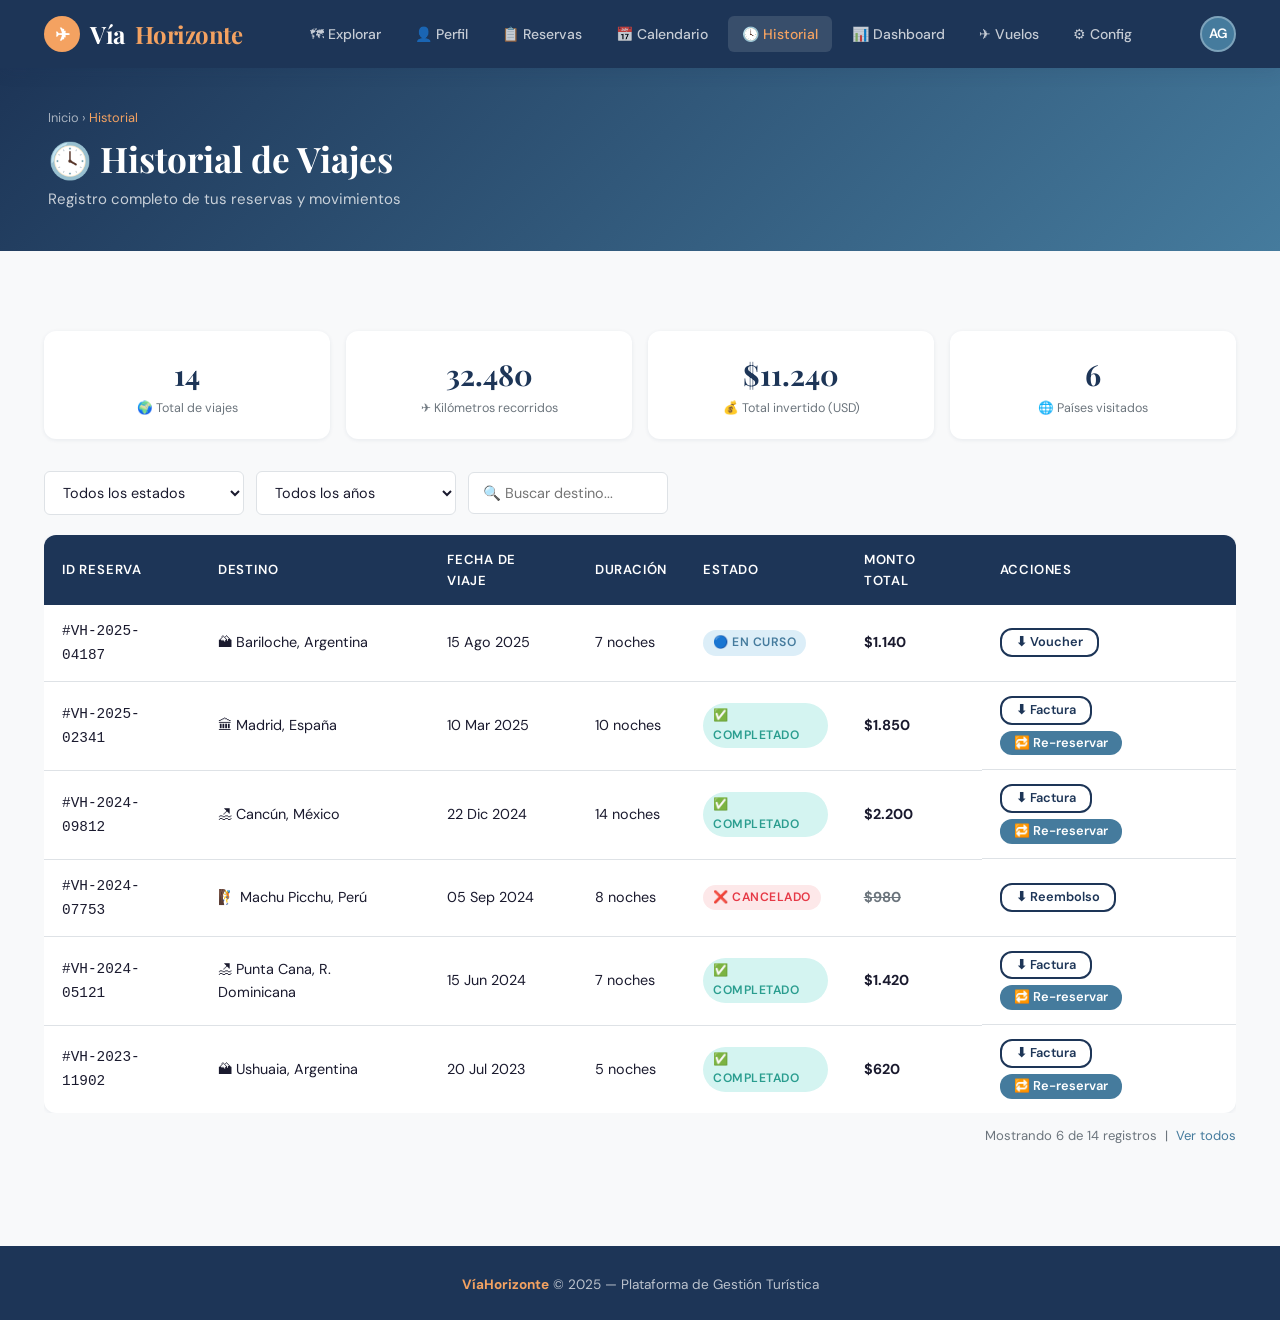
==== historial.html @ bb5e28d3 "Agregamos el historial" ====
<!DOCTYPE html>
<html lang="es">
<head>
  <meta charset="UTF-8">
  <meta name="viewport" content="width=device-width, initial-scale=1.0">
  <title>VíaHorizonte — Historial</title>
  <link rel="stylesheet" href="styles.css">
</head>
<body id="page-history">

  <nav class="main-nav">
    <div class="nav-inner">
      <a href="index.html" class="nav-logo">
        <div class="nav-logo-icon">✈</div>
        Vía<span>Horizonte</span>
      </a>
      <div class="nav-links">
        <a href="index.html">🗺 Explorar</a>
        <a href="perfil.html">👤 Perfil</a>
        <a href="reservas.html">📋 Reservas</a>
        <a href="calendario.html">📅 Calendario</a>
        <a href="historial.html" class="active">🕓 Historial</a>
        <a href="dashboard.html">📊 Dashboard</a>
        <a href="stock.html">✈ Vuelos</a>
        <a href="configuracion.html">⚙ Config</a>
      </div>
      <div class="nav-user"><div class="nav-avatar">AG</div></div>
    </div>
  </nav>

  <div class="page-header">
    <div class="container">
      <div class="breadcrumb">Inicio &rsaquo; <span>Historial</span></div>
      <h1>🕓 Historial de Viajes</h1>
      <p>Registro completo de tus reservas y movimientos</p>
    </div>
  </div>

  <div class="page-inner">

    <!-- Stats -->
    <div class="stats-strip">
      <div class="stat-box">
        <div class="val">14</div>
        <div class="lbl">🌍 Total de viajes</div>
      </div>
      <div class="stat-box">
        <div class="val">32.480</div>
        <div class="lbl">✈ Kilómetros recorridos</div>
      </div>
      <div class="stat-box">
        <div class="val">$11.240</div>
        <div class="lbl">💰 Total invertido (USD)</div>
      </div>
      <div class="stat-box">
        <div class="val">6</div>
        <div class="lbl">🌐 Países visitados</div>
      </div>
    </div>

    <!-- Filtros -->
    <div class="filter-row">
      <select class="form-control" onchange="filterTable()">
        <option value="all">Todos los estados</option>
        <option value="Completado">Completado</option>
        <option value="En Curso">En Curso</option>
        <option value="Cancelado">Cancelado</option>
      </select>
      <select class="form-control" onchange="filterTable()">
        <option value="all">Todos los años</option>
        <option value="2025">2025</option>
        <option value="2024">2024</option>
        <option value="2023">2023</option>
      </select>
      <input type="text" class="form-control" placeholder="🔍 Buscar destino..." oninput="filterTable()" id="searchInput">
    </div>

    <!-- Tabla -->
    <div style="overflow-x:auto;">
      <table class="custom-table" id="histTable">
        <thead>
          <tr>
            <th>ID Reserva</th>
            <th>Destino</th>
            <th>Fecha de Viaje</th>
            <th>Duración</th>
            <th>Estado</th>
            <th>Monto Total</th>
            <th>Acciones</th>
          </tr>
        </thead>
        <tbody id="histBody">
          <tr data-estado="En Curso" data-year="2025" data-dest="Bariloche">
            <td><code>#VH-2025-04187</code></td>
            <td>🏔 Bariloche, Argentina</td>
            <td>15 Ago 2025</td>
            <td>7 noches</td>
            <td><span class="badge badge-info">🔵 En Curso</span></td>
            <td><strong>$1.140</strong></td>
            <td><button class="btn btn-outline btn-sm" onclick="alert('Descargando voucher...')">⬇ Voucher</button></td>
          </tr>
          <tr data-estado="Completado" data-year="2025" data-dest="Madrid">
            <td><code>#VH-2025-02341</code></td>
            <td>🏛 Madrid, España</td>
            <td>10 Mar 2025</td>
            <td>10 noches</td>
            <td><span class="badge badge-success">✅ Completado</span></td>
            <td><strong>$1.850</strong></td>
            <td style="display:flex; gap:6px; flex-wrap:wrap;">
              <button class="btn btn-outline btn-sm">⬇ Factura</button>
              <a href="reservas.html" class="btn btn-secondary btn-sm">🔁 Re-reservar</a>
            </td>
          </tr>
          <tr data-estado="Completado" data-year="2024" data-dest="Cancún">
            <td><code>#VH-2024-09812</code></td>
            <td>🏖 Cancún, México</td>
            <td>22 Dic 2024</td>
            <td>14 noches</td>
            <td><span class="badge badge-success">✅ Completado</span></td>
            <td><strong>$2.200</strong></td>
            <td style="display:flex; gap:6px; flex-wrap:wrap;">
              <button class="btn btn-outline btn-sm">⬇ Factura</button>
              <a href="reservas.html" class="btn btn-secondary btn-sm">🔁 Re-reservar</a>
            </td>
          </tr>
          <tr data-estado="Cancelado" data-year="2024" data-dest="Machu Picchu">
            <td><code>#VH-2024-07753</code></td>
            <td>🧗 Machu Picchu, Perú</td>
            <td>05 Sep 2024</td>
            <td>8 noches</td>
            <td><span class="badge badge-danger">❌ Cancelado</span></td>
            <td><strong style="text-decoration:line-through; color:var(--color-muted);">$980</strong></td>
            <td><button class="btn btn-outline btn-sm">⬇ Reembolso</button></td>
          </tr>
          <tr data-estado="Completado" data-year="2024" data-dest="Punta Cana">
            <td><code>#VH-2024-05121</code></td>
            <td>🏖 Punta Cana, R. Dominicana</td>
            <td>15 Jun 2024</td>
            <td>7 noches</td>
            <td><span class="badge badge-success">✅ Completado</span></td>
            <td><strong>$1.420</strong></td>
            <td style="display:flex; gap:6px; flex-wrap:wrap;">
              <button class="btn btn-outline btn-sm">⬇ Factura</button>
              <a href="reservas.html" class="btn btn-secondary btn-sm">🔁 Re-reservar</a>
            </td>
          </tr>
          <tr data-estado="Completado" data-year="2023" data-dest="Ushuaia">
            <td><code>#VH-2023-11902</code></td>
            <td>🏔 Ushuaia, Argentina</td>
            <td>20 Jul 2023</td>
            <td>5 noches</td>
            <td><span class="badge badge-success">✅ Completado</span></td>
            <td><strong>$620</strong></td>
            <td style="display:flex; gap:6px; flex-wrap:wrap;">
              <button class="btn btn-outline btn-sm">⬇ Factura</button>
              <a href="reservas.html" class="btn btn-secondary btn-sm">🔁 Re-reservar</a>
            </td>
          </tr>
        </tbody>
      </table>
    </div>

    <p class="text-muted mt-2" style="font-size:0.82rem; text-align:right;">Mostrando 6 de 14 registros &nbsp;|&nbsp; <a href="#" style="color:var(--color-secondary);">Ver todos</a></p>
  </div>

  <footer class="footer">
    <strong>VíaHorizonte</strong> &copy; 2025 — Plataforma de Gestión Turística
  </footer>

  <script>
    function filterTable() {
      const estado  = document.querySelectorAll('.filter-row select')[0].value;
      const year    = document.querySelectorAll('.filter-row select')[1].value;
      const search  = document.getElementById('searchInput').value.toLowerCase();
      document.querySelectorAll('#histBody tr').forEach(row => {
        const matchEstado = estado === 'all' || row.dataset.estado === estado;
        const matchYear   = year   === 'all' || row.dataset.year   === year;
        const matchSearch = !search || row.dataset.dest.toLowerCase().includes(search);
        row.style.display = (matchEstado && matchYear && matchSearch) ? '' : 'none';
      });
    }
  </script>

</body>
</html>
---- styles.css ----
/* ============================================================
   VíaHorizonte — Hoja de Estilos Global
   ============================================================ */

@import url('https://fonts.googleapis.com/css2?family=Playfair+Display:wght@400;600;700&family=DM+Sans:wght@300;400;500;600&display=swap');

/* ── Variables Globales ───────────────────────────────────── */
:root {
  --color-primary:    #1D3557;
  --color-secondary:  #457B9D;
  --color-accent:     #F4A261;
  --color-bg:         #F8F9FA;
  --color-bg-alt:     #EEF2F7;
  --color-surface:    #FFFFFF;
  --color-danger:     #E63946;
  --color-success:    #2A9D8F;
  --color-warning:    #E9C46A;
  --color-text:       #1A1A2E;
  --color-muted:      #6C757D;
  --color-border:     #DEE2E6;

  --font-display: 'Playfair Display', serif;
  --font-body:    'DM Sans', sans-serif;

  --radius-sm:  6px;
  --radius-md:  12px;
  --radius-lg:  20px;
  --radius-xl:  32px;

  --shadow-sm:  0 1px 4px rgba(29,53,87,0.08);
  --shadow-md:  0 4px 16px rgba(29,53,87,0.12);
  --shadow-lg:  0 8px 32px rgba(29,53,87,0.18);

  --transition: 0.25s ease;

  --nav-h: 68px;
}

/* ── Reset & Base ─────────────────────────────────────────── */
*, *::before, *::after { box-sizing: border-box; margin: 0; padding: 0; }

html { scroll-behavior: smooth; }

body {
  font-family: var(--font-body);
  background: var(--color-bg);
  color: var(--color-text);
  line-height: 1.6;
  font-size: 15px;
  padding-top: var(--nav-h);
}

img { max-width: 100%; display: block; }
a  { color: inherit; text-decoration: none; }
ul { list-style: none; }

/* ── Tipografía ───────────────────────────────────────────── */
h1, h2, h3, h4 { font-family: var(--font-display); line-height: 1.2; }
h1 { font-size: clamp(2rem, 5vw, 3.2rem); }
h2 { font-size: clamp(1.5rem, 3vw, 2.2rem); }
h3 { font-size: 1.3rem; }
h4 { font-size: 1.1rem; }

.section-title {
  font-family: var(--font-display);
  font-size: clamp(1.6rem, 3vw, 2.2rem);
  color: var(--color-primary);
  margin-bottom: 0.3rem;
}
.section-subtitle {
  color: var(--color-muted);
  font-size: 0.95rem;
  margin-bottom: 2rem;
}

/* ── Layout ───────────────────────────────────────────────── */
.container {
  max-width: 1240px;
  margin: 0 auto;
  padding: 0 24px;
}
.page-section { padding: 56px 0; }
.page-inner   { padding: 40px 24px; max-width: 1240px; margin: 0 auto; }

/* ── Navegación Global ────────────────────────────────────── */
.main-nav {
  position: fixed;
  top: 0; left: 0; right: 0;
  z-index: 1000;
  height: var(--nav-h);
  background: var(--color-primary);
  display: flex;
  align-items: center;
  box-shadow: var(--shadow-md);
}

.nav-inner {
  max-width: 1240px;
  margin: 0 auto;
  padding: 0 24px;
  display: flex;
  align-items: center;
  justify-content: space-between;
  width: 100%;
}

.nav-logo {
  font-family: var(--font-display);
  font-size: 1.5rem;
  color: #fff;
  font-weight: 700;
  letter-spacing: -0.5px;
  display: flex;
  align-items: center;
  gap: 10px;
}
.nav-logo span { color: var(--color-accent); }
.nav-logo-icon {
  width: 36px; height: 36px;
  background: var(--color-accent);
  border-radius: 50%;
  display: flex; align-items: center; justify-content: center;
  font-size: 1.1rem;
}

.nav-links {
  display: flex;
  align-items: center;
  gap: 6px;
}
.nav-links a {
  color: rgba(255,255,255,0.75);
  font-size: 0.875rem;
  font-weight: 500;
  padding: 7px 14px;
  border-radius: var(--radius-sm);
  transition: var(--transition);
  white-space: nowrap;
}
.nav-links a:hover,
.nav-links a.active {
  color: #fff;
  background: rgba(255,255,255,0.12);
}
.nav-links a.active { color: var(--color-accent); }

.nav-user {
  display: flex;
  align-items: center;
  gap: 12px;
}
.nav-avatar {
  width: 36px; height: 36px;
  border-radius: 50%;
  background: var(--color-secondary);
  display: flex; align-items: center; justify-content: center;
  color: #fff;
  font-weight: 600;
  font-size: 0.85rem;
  cursor: pointer;
  border: 2px solid rgba(255,255,255,0.3);
}

/* ── Botones ──────────────────────────────────────────────── */
.btn {
  display: inline-flex;
  align-items: center;
  gap: 8px;
  padding: 10px 22px;
  border-radius: var(--radius-md);
  font-family: var(--font-body);
  font-size: 0.9rem;
  font-weight: 600;
  cursor: pointer;
  border: none;
  transition: var(--transition);
  white-space: nowrap;
  line-height: 1;
}
.btn-primary {
  background: var(--color-primary);
  color: #fff;
}
.btn-primary:hover { background: #152843; transform: translateY(-1px); box-shadow: var(--shadow-md); }

.btn-secondary {
  background: var(--color-secondary);
  color: #fff;
}
.btn-secondary:hover { background: #336480; transform: translateY(-1px); }

.btn-accent {
  background: var(--color-accent);
  color: #fff;
}
.btn-accent:hover { background: #e0894a; transform: translateY(-1px); }

.btn-outline {
  background: transparent;
  color: var(--color-primary);
  border: 2px solid var(--color-primary);
}
.btn-outline:hover { background: var(--color-primary); color: #fff; }

.btn-danger {
  background: var(--color-danger);
  color: #fff;
}
.btn-danger:hover { background: #c62833; }

.btn-sm { padding: 6px 14px; font-size: 0.8rem; }
.btn-lg { padding: 14px 32px; font-size: 1rem; }
.btn-full { width: 100%; justify-content: center; }

/* ── Cards ────────────────────────────────────────────────── */
.card {
  background: var(--color-surface);
  border-radius: var(--radius-lg);
  box-shadow: var(--shadow-sm);
  overflow: hidden;
  transition: var(--transition);
}
.card:hover { box-shadow: var(--shadow-lg); transform: translateY(-3px); }
.card-body { padding: 20px; }

/* ── Tablas ───────────────────────────────────────────────── */
.custom-table {
  width: 100%;
  border-collapse: collapse;
  background: var(--color-surface);
  border-radius: var(--radius-md);
  overflow: hidden;
  box-shadow: var(--shadow-sm);
}
.custom-table thead {
  background: var(--color-primary);
  color: #fff;
}
.custom-table th {
  padding: 14px 18px;
  font-size: 0.82rem;
  font-weight: 600;
  text-transform: uppercase;
  letter-spacing: 0.06em;
  text-align: left;
}
.custom-table td {
  padding: 14px 18px;
  border-bottom: 1px solid var(--color-border);
  font-size: 0.9rem;
}
.custom-table tbody tr:hover { background: var(--color-bg-alt); }
.custom-table tbody tr:last-child td { border-bottom: none; }

/* ── Badges / Tags ────────────────────────────────────────── */
.badge {
  display: inline-flex;
  align-items: center;
  padding: 3px 10px;
  border-radius: 100px;
  font-size: 0.76rem;
  font-weight: 600;
  text-transform: uppercase;
  letter-spacing: 0.04em;
}
.badge-success { background: #d4f4f1; color: var(--color-success); }
.badge-danger  { background: #fde8e9; color: var(--color-danger); }
.badge-warning { background: #fdf4d4; color: #b68a00; }
.badge-info    { background: #dceef8; color: var(--color-secondary); }
.badge-muted   { background: var(--color-bg-alt); color: var(--color-muted); }

/* ── Formularios ──────────────────────────────────────────── */
.form-group { margin-bottom: 20px; }
.form-label {
  display: block;
  font-size: 0.85rem;
  font-weight: 600;
  color: var(--color-primary);
  margin-bottom: 6px;
}
.form-control {
  width: 100%;
  padding: 11px 14px;
  border: 1.5px solid var(--color-border);
  border-radius: var(--radius-sm);
  font-family: var(--font-body);
  font-size: 0.9rem;
  color: var(--color-text);
  background: var(--color-surface);
  transition: var(--transition);
  outline: none;
}
.form-control:focus {
  border-color: var(--color-secondary);
  box-shadow: 0 0 0 3px rgba(69,123,157,0.15);
}
select.form-control { cursor: pointer; }
.form-row {
  display: grid;
  grid-template-columns: 1fr 1fr;
  gap: 16px;
}
.form-hint {
  font-size: 0.78rem;
  color: var(--color-muted);
  margin-top: 4px;
}

/* ── KPI Cards ────────────────────────────────────────────── */
.kpi-grid {
  display: grid;
  grid-template-columns: repeat(auto-fit, minmax(200px, 1fr));
  gap: 20px;
  margin-bottom: 32px;
}
.kpi-card {
  background: var(--color-surface);
  border-radius: var(--radius-md);
  padding: 24px;
  box-shadow: var(--shadow-sm);
  border-left: 4px solid var(--color-secondary);
  position: relative;
  overflow: hidden;
}
.kpi-card::after {
  content: '';
  position: absolute;
  right: -20px; top: -20px;
  width: 80px; height: 80px;
  border-radius: 50%;
  background: rgba(69,123,157,0.06);
}
.kpi-card .kpi-label { font-size: 0.78rem; font-weight: 600; color: var(--color-muted); text-transform: uppercase; letter-spacing: 0.06em; margin-bottom: 8px; }
.kpi-card .kpi-value { font-family: var(--font-display); font-size: 2rem; color: var(--color-primary); font-weight: 700; }
.kpi-card .kpi-sub   { font-size: 0.8rem; color: var(--color-muted); margin-top: 4px; }
.kpi-card.accent { border-color: var(--color-accent); }
.kpi-card.danger  { border-color: var(--color-danger); }
.kpi-card.success { border-color: var(--color-success); }

/* ── Footer ───────────────────────────────────────────────── */
.footer {
  background: var(--color-primary);
  color: rgba(255,255,255,0.7);
  text-align: center;
  padding: 28px 24px;
  font-size: 0.85rem;
  margin-top: 60px;
}
.footer strong { color: var(--color-accent); }
.footer a { color: rgba(255,255,255,0.7); transition: var(--transition); }
.footer a:hover { color: var(--color-accent); }

/* ── Alertas ──────────────────────────────────────────────── */
.alert {
  padding: 14px 18px;
  border-radius: var(--radius-md);
  font-size: 0.9rem;
  display: flex;
  align-items: center;
  gap: 10px;
  margin-bottom: 20px;
}
.alert-danger  { background: #fde8e9; color: var(--color-danger); border: 1px solid #f5bfc2; }
.alert-success { background: #d4f4f1; color: var(--color-success); border: 1px solid #a3e4de; }
.alert-warning { background: #fdf4d4; color: #966a00; border: 1px solid #f0d878; }

/* ── Switch Toggle ────────────────────────────────────────── */
.toggle-switch { position: relative; display: inline-block; width: 48px; height: 26px; }
.toggle-switch input { opacity: 0; width: 0; height: 0; }
.toggle-slider {
  position: absolute; inset: 0;
  background: var(--color-border);
  border-radius: 26px;
  cursor: pointer;
  transition: var(--transition);
}
.toggle-slider::before {
  content: '';
  position: absolute;
  width: 20px; height: 20px;
  left: 3px; bottom: 3px;
  background: #fff;
  border-radius: 50%;
  transition: var(--transition);
  box-shadow: var(--shadow-sm);
}
input:checked + .toggle-slider { background: var(--color-success); }
input:checked + .toggle-slider::before { transform: translateX(22px); }

/* ── Page Header ──────────────────────────────────────────── */
.page-header {
  background: linear-gradient(135deg, var(--color-primary) 0%, var(--color-secondary) 100%);
  color: #fff;
  padding: 40px 24px;
  margin-bottom: 40px;
}
.page-header .container h1 { color: #fff; font-size: clamp(1.6rem,3vw,2.2rem); }
.page-header .container p  { color: rgba(255,255,255,0.75); margin-top: 6px; }
.page-header .breadcrumb {
  font-size: 0.8rem;
  color: rgba(255,255,255,0.6);
  margin-bottom: 10px;
}
.page-header .breadcrumb span { color: var(--color-accent); }

/* ── Stars ────────────────────────────────────────────────── */
.stars { color: var(--color-accent); font-size: 0.9rem; letter-spacing: 1px; }

/* ── Scrollbar ────────────────────────────────────────────── */
::-webkit-scrollbar { width: 8px; }
::-webkit-scrollbar-track { background: var(--color-bg); }
::-webkit-scrollbar-thumb { background: var(--color-secondary); border-radius: 4px; }

/* ── Utilities ────────────────────────────────────────────── */
.text-muted   { color: var(--color-muted); }
.text-primary { color: var(--color-primary); }
.text-accent  { color: var(--color-accent); }
.text-danger  { color: var(--color-danger); }
.text-success { color: var(--color-success); }
.text-center  { text-align: center; }
.fw-600       { font-weight: 600; }
.mt-1 { margin-top: 4px; }
.mt-2 { margin-top: 12px; }
.mt-3 { margin-top: 24px; }
.mt-4 { margin-top: 40px; }
.mb-1 { margin-bottom: 4px; }
.mb-2 { margin-bottom: 12px; }
.mb-3 { margin-bottom: 24px; }
.gap-2 { gap: 12px; }
.d-flex { display: flex; }
.align-center { align-items: center; }
.justify-between { justify-content: space-between; }
.flex-wrap { flex-wrap: wrap; }

/* ── Responsive ───────────────────────────────────────────── */
@media (max-width: 768px) {
  .nav-links { display: none; }
  .form-row  { grid-template-columns: 1fr; }
  .kpi-grid  { grid-template-columns: 1fr 1fr; }
}
@media (max-width: 480px) {
  .kpi-grid  { grid-template-columns: 1fr; }
}

/* ════════════════════════════════════════════════════════════
   ESTILOS ESPECÍFICOS POR PÁGINA
   ════════════════════════════════════════════════════════════ */

/* ── Vista 1: Galería ────────────────────────────────────── */
#page-catalog .hero {
  position: relative;
  min-height: 520px;
  display: flex;
  align-items: center;
  background: linear-gradient(135deg, #0f2040 0%, #1D3557 50%, #457B9D 100%);
  overflow: hidden;
  margin-bottom: 0;
}
#page-catalog .hero::before {
  content: '';
  position: absolute;
  inset: 0;
  background: url('https://images.unsplash.com/photo-1500835556837-99ac94a94552?w=1600&q=80') center/cover;
  opacity: 0.18;
}
#page-catalog .hero-content {
  position: relative;
  z-index: 1;
  text-align: center;
  color: #fff;
  width: 100%;
  padding: 60px 24px;
}
#page-catalog .hero h1 { color: #fff; margin-bottom: 14px; }
#page-catalog .hero-sub { color: rgba(255,255,255,0.8); font-size: 1.1rem; margin-bottom: 36px; }

#page-catalog .search-bar {
  display: flex;
  gap: 0;
  max-width: 700px;
  margin: 0 auto 20px;
  background: #fff;
  border-radius: var(--radius-xl);
  overflow: hidden;
  box-shadow: var(--shadow-lg);
}
#page-catalog .search-bar input,
#page-catalog .search-bar select {
  border: none;
  outline: none;
  padding: 16px 20px;
  font-family: var(--font-body);
  font-size: 0.9rem;
  background: transparent;
  flex: 1;
  min-width: 0;
  border-right: 1px solid var(--color-border);
}
#page-catalog .search-bar .btn {
  border-radius: 0;
  padding: 16px 28px;
  border-radius: 0 var(--radius-xl) var(--radius-xl) 0;
}

#page-catalog .filter-pills {
  display: flex;
  gap: 10px;
  justify-content: center;
  flex-wrap: wrap;
}
#page-catalog .filter-pill {
  padding: 8px 20px;
  border-radius: 100px;
  background: rgba(255,255,255,0.15);
  color: #fff;
  font-size: 0.85rem;
  font-weight: 500;
  cursor: pointer;
  border: 1.5px solid rgba(255,255,255,0.25);
  transition: var(--transition);
}
#page-catalog .filter-pill:hover,
#page-catalog .filter-pill.active {
  background: var(--color-accent);
  border-color: var(--color-accent);
}

#page-catalog .dest-grid {
  display: grid;
  grid-template-columns: repeat(auto-fill, minmax(290px, 1fr));
  gap: 24px;
}
#page-catalog .dest-card { cursor: pointer; }
#page-catalog .dest-img {
  position: relative;
  height: 210px;
  overflow: hidden;
}
#page-catalog .dest-img img {
  width: 100%; height: 100%;
  object-fit: cover;
  transition: transform 0.4s ease;
}
#page-catalog .dest-card:hover .dest-img img { transform: scale(1.06); }
#page-catalog .dest-badge {
  position: absolute;
  top: 12px; left: 12px;
}
#page-catalog .dest-info { padding: 18px; }
#page-catalog .dest-name { font-family: var(--font-display); font-size: 1.15rem; color: var(--color-primary); margin-bottom: 4px; }
#page-catalog .dest-loc  { font-size: 0.82rem; color: var(--color-muted); margin-bottom: 10px; }
#page-catalog .dest-meta { display: flex; justify-content: space-between; align-items: center; }
#page-catalog .dest-price { font-size: 1.1rem; font-weight: 700; color: var(--color-primary); }
#page-catalog .dest-price small { font-size: 0.75rem; font-weight: 400; color: var(--color-muted); }

/* ── Vista 2: Perfil ──────────────────────────────────────── */
#page-profile .profile-layout {
  display: grid;
  grid-template-columns: 280px 1fr;
  gap: 28px;
  align-items: start;
}
#page-profile .profile-sidebar {
  background: var(--color-surface);
  border-radius: var(--radius-lg);
  padding: 32px 24px;
  box-shadow: var(--shadow-sm);
  text-align: center;
}
#page-profile .avatar-wrap {
  position: relative;
  width: 110px;
  height: 110px;
  margin: 0 auto 16px;
}
#page-profile .avatar-wrap img {
  width: 110px; height: 110px;
  border-radius: 50%;
  object-fit: cover;
  border: 4px solid var(--color-secondary);
}
#page-profile .avatar-btn {
  position: absolute;
  bottom: 0; right: 0;
  width: 32px; height: 32px;
  border-radius: 50%;
  background: var(--color-accent);
  color: #fff;
  border: 2px solid #fff;
  display: flex; align-items: center; justify-content: center;
  cursor: pointer;
  font-size: 0.8rem;
}
#page-profile .profile-name  { font-family: var(--font-display); font-size: 1.3rem; color: var(--color-primary); }
#page-profile .profile-email { font-size: 0.85rem; color: var(--color-muted); margin-bottom: 20px; }
#page-profile .profile-stats {
  display: grid;
  grid-template-columns: 1fr 1fr;
  gap: 12px;
  margin-top: 20px;
}
#page-profile .pstat { background: var(--color-bg-alt); border-radius: var(--radius-sm); padding: 12px; }
#page-profile .pstat-val { font-family: var(--font-display); font-size: 1.4rem; color: var(--color-primary); font-weight: 700; }
#page-profile .pstat-lbl { font-size: 0.75rem; color: var(--color-muted); }
#page-profile .profile-main {
  display: flex; flex-direction: column; gap: 24px;
}
#page-profile .profile-section {
  background: var(--color-surface);
  border-radius: var(--radius-lg);
  padding: 28px;
  box-shadow: var(--shadow-sm);
}
#page-profile .profile-section h3 {
  color: var(--color-primary);
  margin-bottom: 20px;
  padding-bottom: 12px;
  border-bottom: 1px solid var(--color-border);
}
#page-profile .pref-grid {
  display: grid;
  grid-template-columns: repeat(auto-fill, minmax(180px, 1fr));
  gap: 12px;
}
#page-profile .pref-check { display: flex; align-items: center; gap: 8px; font-size: 0.9rem; cursor: pointer; }
#page-profile .pref-check input { accent-color: var(--color-secondary); width: 16px; height: 16px; }
#page-profile .success-msg {
  display: none;
  background: #d4f4f1;
  color: var(--color-success);
  padding: 10px 16px;
  border-radius: var(--radius-sm);
  font-size: 0.88rem;
  margin-top: 12px;
}
#page-profile .success-msg.show { display: flex; align-items: center; gap: 8px; }

/* ── Vista 3: Reservas ────────────────────────────────────── */
#page-booking .booking-layout {
  display: grid;
  grid-template-columns: 1fr 340px;
  gap: 28px;
  align-items: start;
}
#page-booking .booking-panel {
  background: var(--color-surface);
  border-radius: var(--radius-lg);
  padding: 32px;
  box-shadow: var(--shadow-sm);
}
#page-booking .booking-panel h3 {
  color: var(--color-primary);
  margin-bottom: 20px;
  padding-bottom: 12px;
  border-bottom: 1px solid var(--color-border);
}
#page-booking .step-indicator {
  display: flex;
  gap: 0;
  margin-bottom: 32px;
  background: var(--color-bg-alt);
  border-radius: var(--radius-md);
  overflow: hidden;
}
#page-booking .step {
  flex: 1;
  text-align: center;
  padding: 12px;
  font-size: 0.8rem;
  font-weight: 600;
  color: var(--color-muted);
  position: relative;
}
#page-booking .step.active {
  background: var(--color-primary);
  color: #fff;
}
#page-booking .step.done {
  background: var(--color-success);
  color: #fff;
}
#page-booking .dest-summary {
  display: flex;
  gap: 16px;
  align-items: center;
  background: var(--color-bg-alt);
  border-radius: var(--radius-md);
  padding: 16px;
  margin-bottom: 28px;
}
#page-booking .dest-summary img { width: 80px; height: 80px; border-radius: var(--radius-sm); object-fit: cover; }
#page-booking .dest-summary h4  { color: var(--color-primary); }
#page-booking .price-breakdown {
  background: var(--color-bg-alt);
  border-radius: var(--radius-md);
  padding: 20px;
}
#page-booking .price-row { display: flex; justify-content: space-between; font-size: 0.9rem; margin-bottom: 8px; }
#page-booking .price-row.total { font-weight: 700; font-size: 1.05rem; padding-top: 10px; border-top: 1px solid var(--color-border); }
#page-booking .card-input { position: relative; }
#page-booking .card-input .card-icons {
  position: absolute;
  right: 12px; top: 50%;
  transform: translateY(-50%);
  display: flex; gap: 4px;
  font-size: 0.75rem;
  color: var(--color-muted);
}

/* ── Vista 4: Calendario ──────────────────────────────────── */
#page-calendar .cal-layout {
  display: grid;
  grid-template-columns: 1fr 320px;
  gap: 28px;
}
#page-calendar .calendar-grid {
  background: var(--color-surface);
  border-radius: var(--radius-lg);
  padding: 28px;
  box-shadow: var(--shadow-sm);
}
#page-calendar .cal-header {
  display: flex;
  justify-content: space-between;
  align-items: center;
  margin-bottom: 24px;
}
#page-calendar .cal-header h3 { color: var(--color-primary); }
#page-calendar .cal-nav {
  display: flex;
  gap: 8px;
}
#page-calendar .cal-nav button {
  width: 34px; height: 34px;
  border-radius: 50%;
  border: 1.5px solid var(--color-border);
  background: none;
  cursor: pointer;
  font-size: 1rem;
  display: flex; align-items: center; justify-content: center;
  transition: var(--transition);
}
#page-calendar .cal-nav button:hover { background: var(--color-primary); color: #fff; border-color: var(--color-primary); }
#page-calendar .cal-days-header {
  display: grid;
  grid-template-columns: repeat(7, 1fr);
  text-align: center;
  font-size: 0.78rem;
  font-weight: 700;
  color: var(--color-muted);
  text-transform: uppercase;
  letter-spacing: 0.05em;
  margin-bottom: 12px;
}
#page-calendar .cal-days {
  display: grid;
  grid-template-columns: repeat(7, 1fr);
  gap: 4px;
}
#page-calendar .cal-day {
  aspect-ratio: 1;
  display: flex;
  align-items: center;
  justify-content: center;
  border-radius: 50%;
  font-size: 0.88rem;
  cursor: pointer;
  transition: var(--transition);
  position: relative;
}
#page-calendar .cal-day:hover { background: var(--color-bg-alt); }
#page-calendar .cal-day.today { font-weight: 700; color: var(--color-secondary); }
#page-calendar .cal-day.has-event {
  background: var(--color-primary);
  color: #fff;
  font-weight: 600;
}
#page-calendar .cal-day.has-event::after {
  content: '';
  position: absolute;
  bottom: 4px;
  width: 4px; height: 4px;
  background: var(--color-accent);
  border-radius: 50%;
}
#page-calendar .cal-day.selected { background: var(--color-accent); color: #fff; }
#page-calendar .cal-day.empty { pointer-events: none; }
#page-calendar .event-sidebar {
  display: flex;
  flex-direction: column;
  gap: 16px;
}
#page-calendar .event-card {
  background: var(--color-surface);
  border-radius: var(--radius-md);
  padding: 18px;
  box-shadow: var(--shadow-sm);
  border-left: 4px solid var(--color-secondary);
}
#page-calendar .event-card.urgent { border-color: var(--color-accent); }
#page-calendar .event-date { font-size: 0.78rem; color: var(--color-muted); margin-bottom: 4px; }
#page-calendar .event-title { font-weight: 600; color: var(--color-primary); font-size: 0.95rem; }
#page-calendar .event-detail { font-size: 0.82rem; color: var(--color-muted); margin-top: 4px; }
#page-calendar .event-code {
  font-family: monospace;
  font-size: 0.78rem;
  background: var(--color-bg-alt);
  padding: 3px 8px;
  border-radius: 4px;
  margin-top: 8px;
  display: inline-block;
}

/* ── Vista 5: Historial ───────────────────────────────────── */
#page-history .stats-strip {
  display: grid;
  grid-template-columns: repeat(4, 1fr);
  gap: 16px;
  margin-bottom: 32px;
}
#page-history .stat-box {
  background: var(--color-surface);
  border-radius: var(--radius-md);
  padding: 20px;
  box-shadow: var(--shadow-sm);
  text-align: center;
}
#page-history .stat-box .val { font-family: var(--font-display); font-size: 1.8rem; color: var(--color-primary); font-weight: 700; }
#page-history .stat-box .lbl { font-size: 0.78rem; color: var(--color-muted); margin-top: 2px; }
#page-history .filter-row {
  display: flex;
  gap: 12px;
  align-items: center;
  margin-bottom: 20px;
  flex-wrap: wrap;
}
#page-history .filter-row select,
#page-history .filter-row input { max-width: 200px; }

/* ── Vista 6: Dashboard ───────────────────────────────────── */
#page-dashboard .chart-container {
  background: var(--color-surface);
  border-radius: var(--radius-lg);
  padding: 28px;
  box-shadow: var(--shadow-sm);
}
#page-dashboard .chart-container h3 { color: var(--color-primary); margin-bottom: 20px; }
#page-dashboard .charts-grid {
  display: grid;
  grid-template-columns: 1fr 1fr;
  gap: 24px;
  margin-top: 24px;
}
#page-dashboard .bar-chart { display: flex; flex-direction: column; gap: 14px; }
#page-dashboard .bar-item { display: flex; flex-direction: column; gap: 5px; }
#page-dashboard .bar-label { display: flex; justify-content: space-between; font-size: 0.85rem; }
#page-dashboard .bar-label span:last-child { font-weight: 600; color: var(--color-primary); }
#page-dashboard .bar-track { height: 10px; background: var(--color-bg-alt); border-radius: 100px; overflow: hidden; }
#page-dashboard .bar-fill  { height: 100%; background: linear-gradient(90deg, var(--color-secondary), var(--color-primary)); border-radius: 100px; transition: width 0.8s ease; }
#page-dashboard .line-chart {
  display: flex;
  flex-direction: column;
  gap: 8px;
}
#page-dashboard .line-row { display: flex; align-items: center; gap: 10px; font-size: 0.82rem; }
#page-dashboard .line-month { width: 32px; color: var(--color-muted); font-weight: 600; flex-shrink: 0; }
#page-dashboard .line-track { flex: 1; height: 8px; background: var(--color-bg-alt); border-radius: 100px; overflow: hidden; }
#page-dashboard .line-fill  { height: 100%; background: linear-gradient(90deg, var(--color-accent), #e07b3a); border-radius: 100px; }

/* ── Vista 7: Stock de Vuelos ─────────────────────────────── */
#page-stock .critical td { color: var(--color-danger); }
#page-stock .stock-bar { width: 80px; height: 8px; background: var(--color-bg-alt); border-radius: 100px; overflow: hidden; display: inline-block; }
#page-stock .stock-fill { height: 100%; border-radius: 100px; }
#page-stock .stock-fill.ok       { background: var(--color-success); }
#page-stock .stock-fill.warning  { background: var(--color-warning); }
#page-stock .stock-fill.critical { background: var(--color-danger); }
#page-stock .search-row { display: flex; gap: 12px; margin-bottom: 24px; flex-wrap: wrap; }
#page-stock .search-row .form-control { max-width: 280px; }

/* ── Vista 8: Configuración ───────────────────────────────── */
#page-settings .settings-layout {
  display: grid;
  grid-template-columns: 220px 1fr;
  gap: 28px;
  align-items: start;
}
#page-settings .settings-nav {
  background: var(--color-surface);
  border-radius: var(--radius-lg);
  padding: 16px;
  box-shadow: var(--shadow-sm);
}
#page-settings .settings-nav a {
  display: flex;
  align-items: center;
  gap: 10px;
  padding: 10px 14px;
  border-radius: var(--radius-sm);
  font-size: 0.88rem;
  font-weight: 500;
  color: var(--color-muted);
  transition: var(--transition);
  margin-bottom: 2px;
}
#page-settings .settings-nav a:hover,
#page-settings .settings-nav a.active {
  background: var(--color-bg-alt);
  color: var(--color-primary);
}
#page-settings .settings-nav a.active { font-weight: 700; }
#page-settings .settings-panel {
  display: flex;
  flex-direction: column;
  gap: 24px;
}
#page-settings .settings-section {
  background: var(--color-surface);
  border-radius: var(--radius-lg);
  padding: 28px;
  box-shadow: var(--shadow-sm);
}
#page-settings .settings-section h3 {
  color: var(--color-primary);
  margin-bottom: 20px;
  padding-bottom: 12px;
  border-bottom: 1px solid var(--color-border);
}
#page-settings .setting-row {
  display: flex;
  justify-content: space-between;
  align-items: center;
  padding: 14px 0;
  border-bottom: 1px solid var(--color-border);
}
#page-settings .setting-row:last-child { border-bottom: none; }
#page-settings .setting-info label { font-weight: 600; font-size: 0.9rem; display: block; }
#page-settings .setting-info p { font-size: 0.82rem; color: var(--color-muted); margin-top: 2px; }
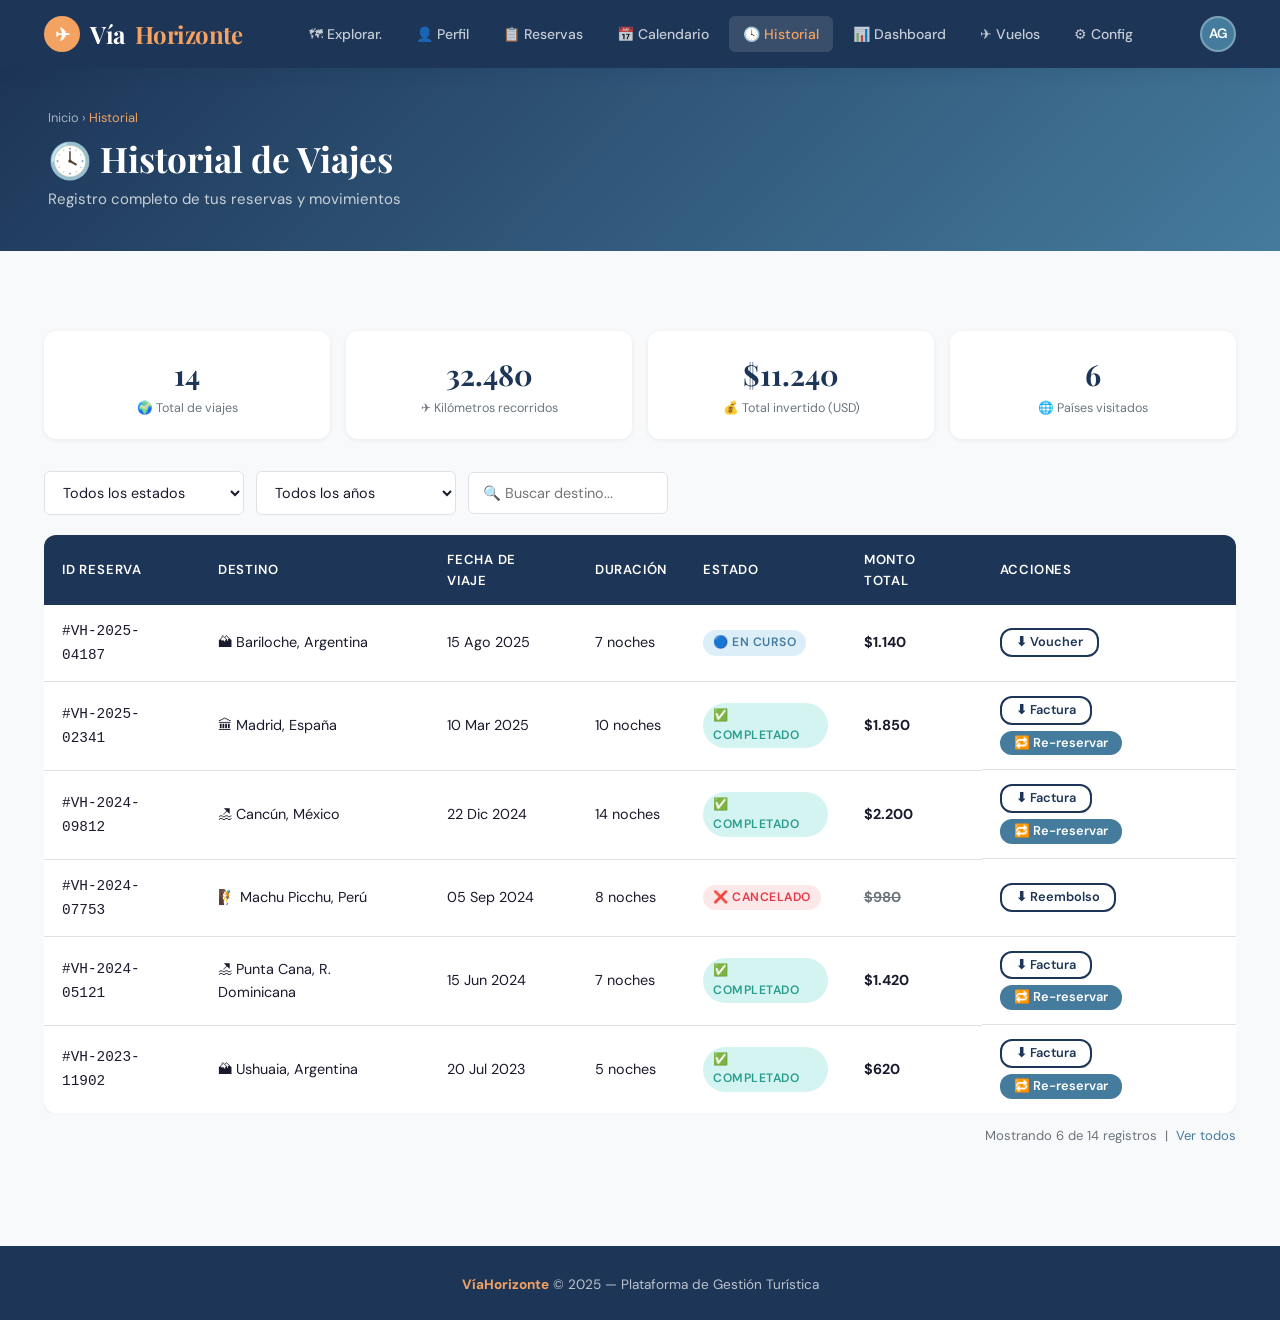
==== commit 09d8da33: "agregamos historial" ====
--- a/historial.html
+++ b/historial.html
@@ -15,7 +15,7 @@
         Vía<span>Horizonte</span>
       </a>
       <div class="nav-links">
-        <a href="index.html">🗺 Explorar</a>
+        <a href="index.html">🗺 Explorar.</a>
         <a href="perfil.html">👤 Perfil</a>
         <a href="reservas.html">📋 Reservas</a>
         <a href="calendario.html">📅 Calendario</a>
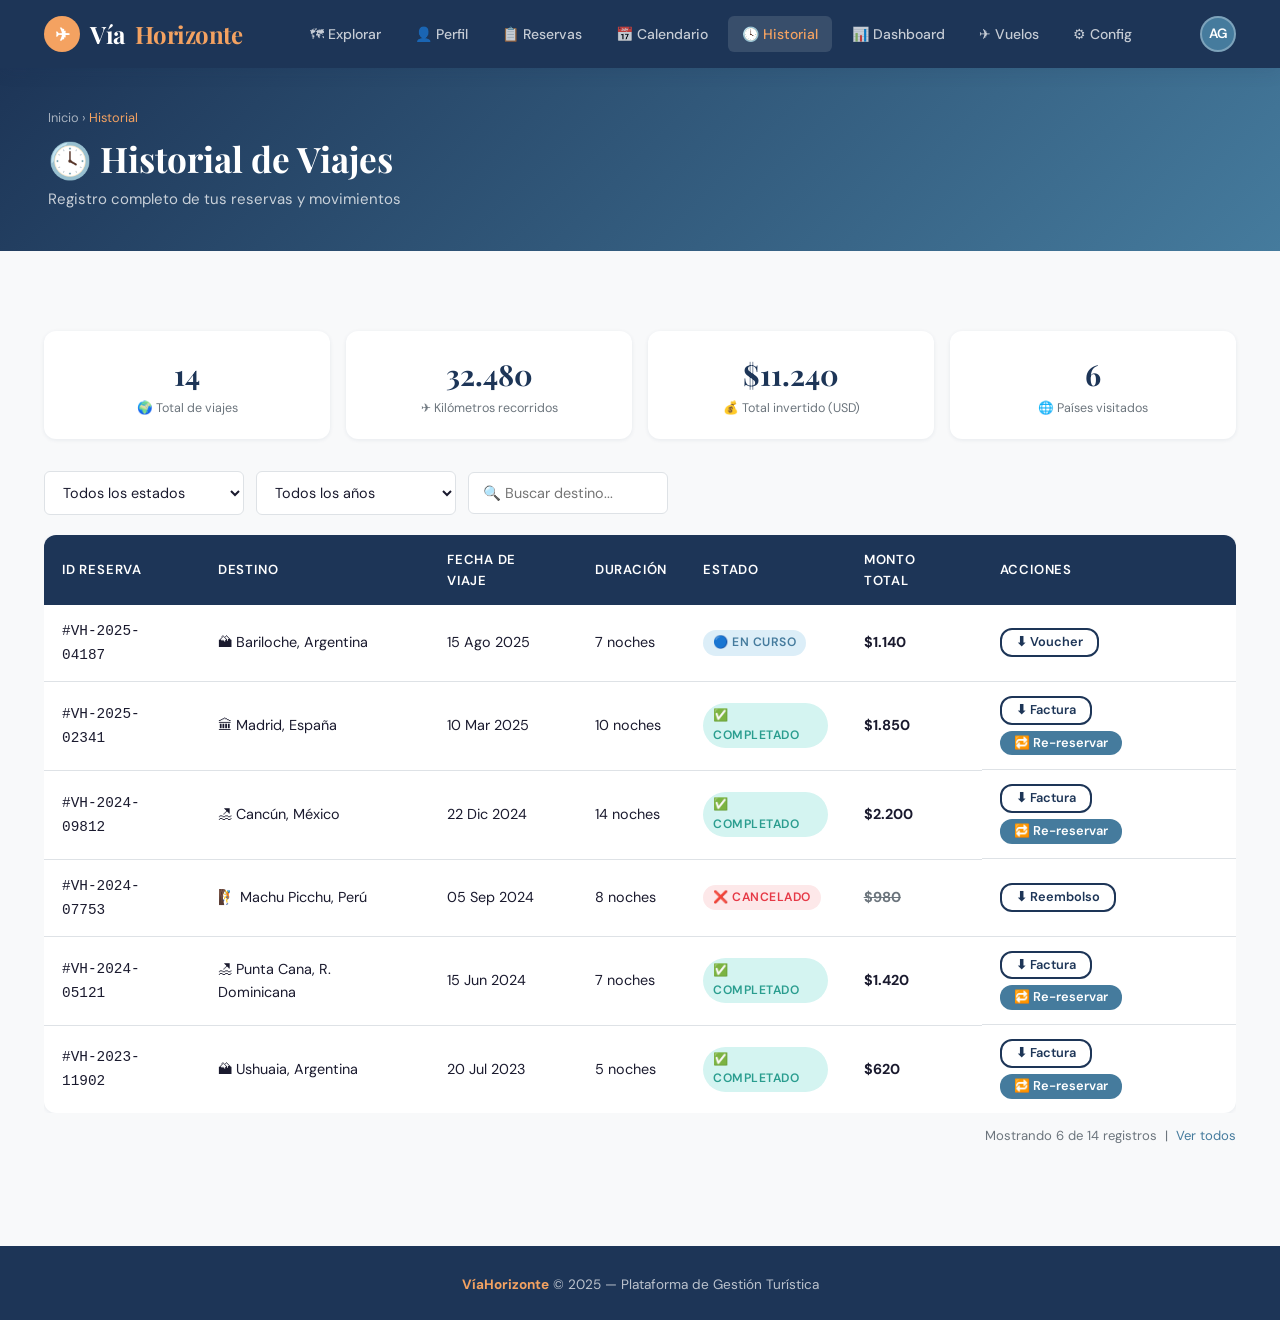
==== commit 46998f92: "a" ====
--- a/historial.html
+++ b/historial.html
@@ -15,7 +15,7 @@
         Vía<span>Horizonte</span>
       </a>
       <div class="nav-links">
-        <a href="index.html">🗺 Explorar.</a>
+        <a href="index.html">🗺 Explorar</a>
         <a href="perfil.html">👤 Perfil</a>
         <a href="reservas.html">📋 Reservas</a>
         <a href="calendario.html">📅 Calendario</a>
